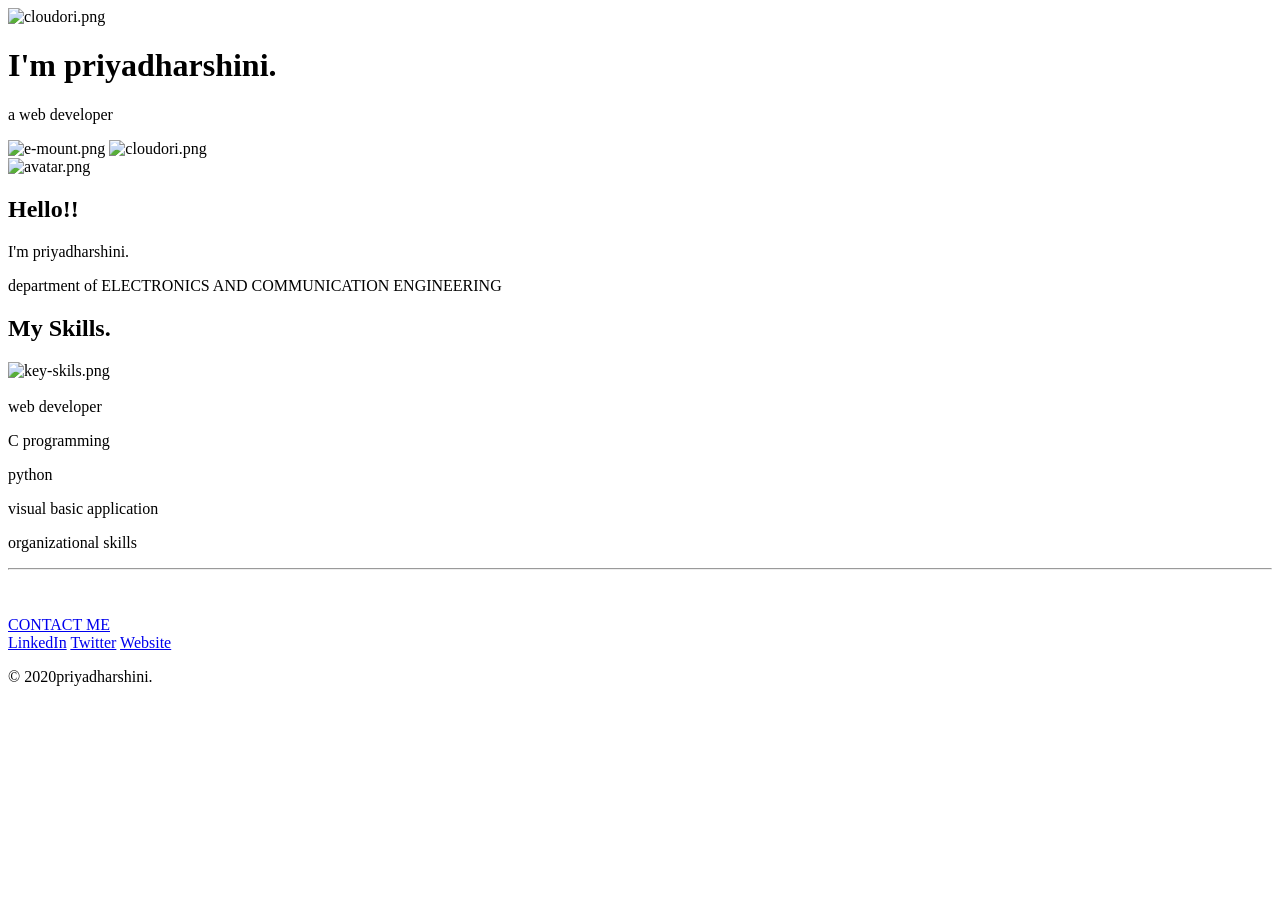
==== index.html @ 56d2604d "Add files via upload" ====
<!DOCTYPE html>
<html lang="en" dir="ltr">
  <head>
    <meta charset="utf-8">
    <title>priyadharshini</title>
    <link rel="stylesheet"type="text/css" href="css/styles.css">
    <link href="https://fonts.googleapis.com/css2?family=Merriweather:ital@1&family=Montserrat:wght@100&family=Sacramento&display=swap" rel="stylesheet">

  </head>
  <body>

    <link rel="C:\css-my site\avatar.png" href="avatar.png">
    <div class="top-container">

      <img class="topcloud"src="https://emojipedia-us.s3.dualstack.us-west-1.amazonaws.com/thumbs/160/google/56/cloud_2601.png" alt="cloudori.png">

    <h1> I'm priyadharshini.</h1>
    <p class="h">a web developer</p>
    <img class="mid" src="C:\css-my site\images\e-mount.png" alt="e-mount.png">

    <img class="bottomcloud" src="https://emojipedia-us.s3.dualstack.us-west-1.amazonaws.com/thumbs/160/google/56/cloud_2601.png" alt="cloudori.png">




    <div class="middle-container">
      <div class="profile">

        <img class="avatar"src="C:\css-my site\avatar.png" alt="avatar.png">

        <h2>Hello!!</h2>
        <p class="intro">I'm priyadharshini.</p>
        <p class="ece">department of ELECTRONICS AND COMMUNICATION ENGINEERING</p>

      </div>

      <div class="skills">
        <h2>My Skills.</h2>
        <div class="skill-row">
          <img class="kskills" src="C:\css-my site\user.png" alt="key-skils.png">
          <h3></h3>
          <div class="ski">
            <p>web developer</p>
          <p>C programming</p>
          <p>python</p>
          <p>visual basic application</p>
          <p>organizational skills</p>
          <hr>
        </div>
        </div>

        <div class="skill-row">
          <img class="skill" src="" alt="">
          <h3></h3>
          <p></p>
        </div>
      </div>

      <div class="contact-me">
        <h2></h2>
        <h3></h3>
        <p></p>
        <a class="btn" href="mailto:vpriyadharshini.v9@email.com">CONTACT ME</a>
      </div>
    </div>


    <div class="bottom-container">
      <a class="footer-link" href="https://www.linkedin.com/">LinkedIn</a>
      <a class="footer-link" href="https://twitter.com/">Twitter</a>
      <a class="footer-link" href="https://priyadharshinivenkatesan.github.io/vpriyadharshini/">Website</a>
      <p class="c">© 2020priyadharshini.</p>
    </div>









  </body>
</html>
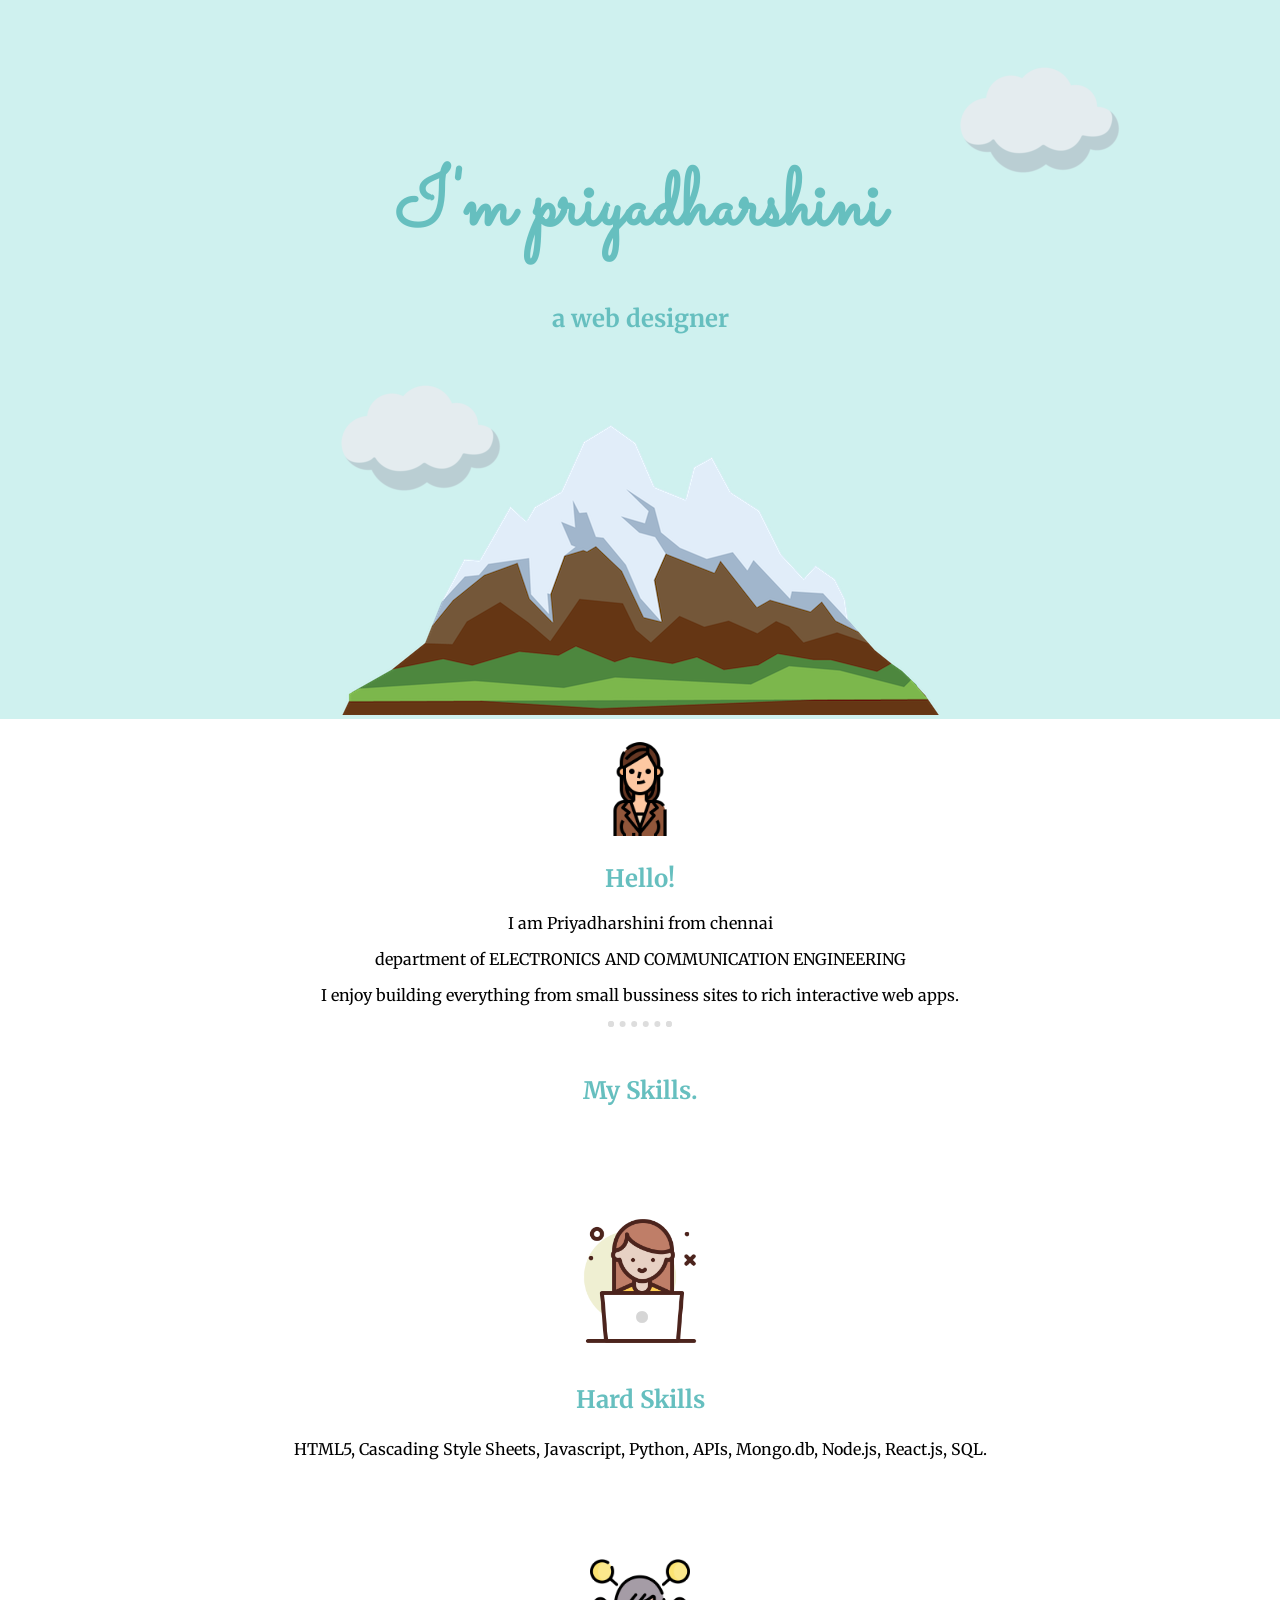
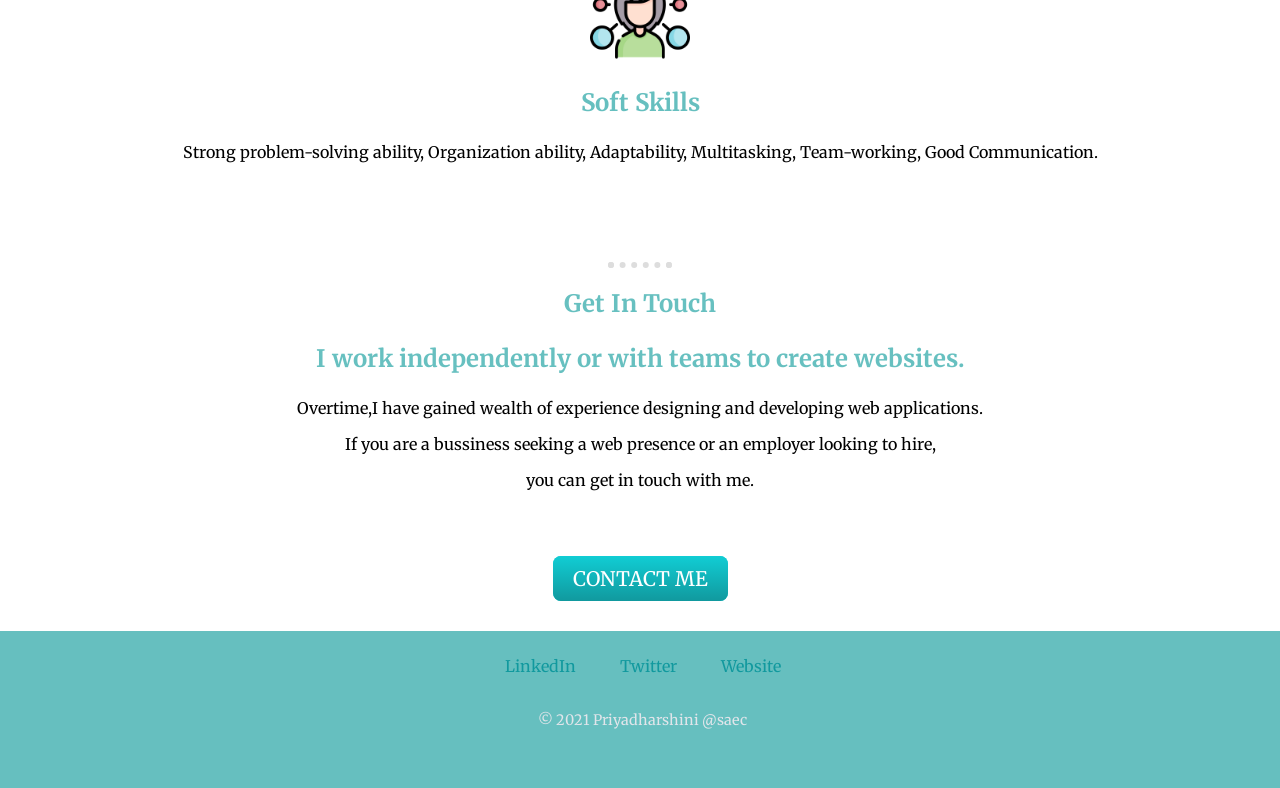
==== commit f7b87fa7: "Add files via upload" ====
--- a/index.html
+++ b/index.html
@@ -2,82 +2,71 @@
 <html lang="en" dir="ltr">
   <head>
     <meta charset="utf-8">
-    <title>priyadharshini</title>
-    <link rel="stylesheet"type="text/css" href="css/styles.css">
-    <link href="https://fonts.googleapis.com/css2?family=Merriweather:ital@1&family=Montserrat:wght@100&family=Sacramento&display=swap" rel="stylesheet">
+    <link rel="stylesheet" href="css/styles.css">
+    <link href="https://fonts.googleapis.com/css2?family=Merriweather:ital@1&amp;family=Montserrat:wght@100&amp;family=Sacramento&amp;display=swap" rel="stylesheet">
+    <link rel="icon" href="images/code-img.png">
 
+    <title>Priyadharshini </title>
   </head>
   <body>
+    <div class="top-container">
+      <img class="top-cloud" src="images/cloudori.png" alt="cloud-img">
+      <h1>I'm priyadharshini</h1>
+      <h3>a web designer</h3>
+      <img class="bottom-cloud" src="images/cloudori.png" alt="cloud-img">
 
-    <link rel="C:\css-my site\avatar.png" href="avatar.png">
-    <div class="top-container">
+      <img src="images/mountain.png" alt="mount-img">
+    </div>
+<br>
+    <div class="middle-container">
+    <div class="profile">
+      <img class="imge"src="images/avatar.png" alt="">
+      <h2>Hello!</h2>
+      <p>I am Priyadharshini from chennai</p>
+      <p>department of ELECTRONICS AND COMMUNICATION ENGINEERING</p>
+       <p>I enjoy building everything from small bussiness sites to rich interactive web apps.</p>
 
-      <img class="topcloud"src="https://emojipedia-us.s3.dualstack.us-west-1.amazonaws.com/thumbs/160/google/56/cloud_2601.png" alt="cloudori.png">
+    </div>
+    <hr>
+    <br>
 
-    <h1> I'm priyadharshini.</h1>
-    <p class="h">a web developer</p>
-    <img class="mid" src="C:\css-my site\images\e-mount.png" alt="e-mount.png">
-
-    <img class="bottomcloud" src="https://emojipedia-us.s3.dualstack.us-west-1.amazonaws.com/thumbs/160/google/56/cloud_2601.png" alt="cloudori.png">
+    <div class="skills">
+      <h2>My Skills.</h2>
+      <div class="skill-row">
+        <img class="imge code hard-skill" src="images/computer.png" alt="">
+        <h3 class="skill-txt shead">Hard Skills</h3>
+        <p class="skill-txt">HTML5, Cascading Style Sheets, Javascript, Python, APIs, Mongo.db, Node.js, React.js, SQL.</p>
+      </div>
+      <div class="skill-row">
+        <img class="imge computer" src="images/soft-skill.png" alt="">
+        <h3 class="skill-txt shead">Soft Skills</h3>
+        <p class="skill-txt">Strong problem-solving ability, Organization ability, Adaptability, Multitasking, Team-working, Good Communication.</p>
+      </div>
+    </div>
+    <hr>
+    <div class="contact-me">
+      <h2 class="touch">Get In Touch</h2>
+      <h3 class="touch1">I work independently or with teams to create websites.</h3>
+      <p>Overtime,I have gained wealth of experience designing and developing web applications.</p>
+        <p>If you are a bussiness seeking a web presence or an employer looking to hire,</p>
+        <p>you can get in touch with me.</p>
+<br>
+<br>
+<br>
+      <a class="btn" href="mailto:vpriyadharshini4@yahoo.com">CONTACT ME</a>
+    </div>
+    <br>
+    <br>
+  </div>
 
 
+  <div class="bottom-container">
+    <a class="footer-link" href="https://www.linkedin.com/in/priyadharshini-venkatesan-690b551a4/">LinkedIn</a>
+    <a class="footer-link" href="https://twitter.com/Priyadh31621802">Twitter</a>
+    <a class="footer-link" href="https://85739.cobirosite.com/">Website</a>
+    <p class="copy-r">© 2021 Priyadharshini @saec</p>
 
-
-    <div class="middle-container">
-      <div class="profile">
-
-        <img class="avatar"src="C:\css-my site\avatar.png" alt="avatar.png">
-
-        <h2>Hello!!</h2>
-        <p class="intro">I'm priyadharshini.</p>
-        <p class="ece">department of ELECTRONICS AND COMMUNICATION ENGINEERING</p>
-
-      </div>
-
-      <div class="skills">
-        <h2>My Skills.</h2>
-        <div class="skill-row">
-          <img class="kskills" src="C:\css-my site\user.png" alt="key-skils.png">
-          <h3></h3>
-          <div class="ski">
-            <p>web developer</p>
-          <p>C programming</p>
-          <p>python</p>
-          <p>visual basic application</p>
-          <p>organizational skills</p>
-          <hr>
-        </div>
-        </div>
-
-        <div class="skill-row">
-          <img class="skill" src="" alt="">
-          <h3></h3>
-          <p></p>
-        </div>
-      </div>
-
-      <div class="contact-me">
-        <h2></h2>
-        <h3></h3>
-        <p></p>
-        <a class="btn" href="mailto:vpriyadharshini.v9@email.com">CONTACT ME</a>
-      </div>
-    </div>
-
-
-    <div class="bottom-container">
-      <a class="footer-link" href="https://www.linkedin.com/">LinkedIn</a>
-      <a class="footer-link" href="https://twitter.com/">Twitter</a>
-      <a class="footer-link" href="https://priyadharshinivenkatesan.github.io/vpriyadharshini/">Website</a>
-      <p class="c">© 2020priyadharshini.</p>
-    </div>
-
-
-
-
-
-
-
+  </div>
 
 
   </body>
--- a/css/styles.css
+++ b/css/styles.css
@@ -0,0 +1,122 @@
+body{
+ text-align: center;
+  margin: 0;
+  font-family: "Merriweather",serif;
+
+}
+
+h1{
+  margin-top: 0;
+  padding-top: 5px;
+  font-family: "Sacramento",cursive;
+  font-size: 80px;
+  color: #66BFBF;
+  line-height: 1;
+}
+h3,h2{
+  font-size: 1.5rem;
+  color: #66BFBF
+}
+
+.top-container{
+  background-color:#cff1ef ;
+
+}
+.top-cloud{
+  position: relative;
+  left: 400px;
+  top:40px;
+}
+.bottom-cloud{
+  position: absolute;
+  padding-right: 20px;
+}
+.imge{
+  height: 100px;
+}
+.code{
+}
+.hard-skill{
+  height: 150px;
+}
+.skill-row{
+  /* width:50%; */
+  margin: 100px auto 100px auto;
+
+}
+.skill-txt{
+  /* text-align: left; */
+
+}
+a{
+  color:#11999E;
+  margin: 10px 20px;
+  text-decoration: none;
+
+}
+a:hover{
+  color: white;
+}
+.middle-container{
+background-color: white;
+
+}
+.touch{
+  color: #67c0c0;
+}
+.touch1{
+  color:#67c0c0 ;
+}
+.bottom-container{
+  background-color: #66BFBF;
+  padding: 25px ;
+  padding-right: 20px;
+  margin-left: auto;
+
+}
+hr{
+  border: dotted #dddddd 6px;
+    border-bottom: none;
+    width: 4%;
+}
+.shead{
+text-align: center;
+}
+  .btn {
+  	background: #11cdd4;
+    background-image:  -webkit-linear-gradient(top,#11cdd4,#11999e);
+    background-image: -moz-linear-gradient(top,#11cdd4,#11999e);
+    background-image: -ms-linear-gradient(top,#11cdd4,#11999e);
+    background-image: -o-linear-gradient(top,#11cdd4,#11999e);
+    background-image: linear-gradient(top bottom,#11cdd4,#11999e);
+-webkit-border-radius:8;
+-o-border-radius:8;
+border-radius: 8px;
+font-family: "Merriweather",serif;
+
+
+
+color: #ffffff;
+font-size: 20px;
+padding: 10px 20px 10px 20px;
+text-decoration: none;
+
+  }
+.btn:hover{
+background: #30e3cb;
+background-image:  -webkit-linear-gradient(top,#30e3cb,#2bc4ad);
+background-image: -moz-linear-gradient(top,#30e3cb,#2bc4ad);
+background-image: -ms-linear-gradient(top,#30e3cb,#2bc4ad);
+background-image: -o-linear-gradient(top,#30e3cb,#2bc4ad);
+background-image: linear-gradient(top bottom,#30e3cb,#2bc4ad);
+text-decoration: none;
+
+}
+.copy-r{
+  color:#e1e5ea;
+  font-size: 0.90rem;
+  padding: 20px 0;
+}
+/* #E4F9F5 */
+/* in touch */
+/* font-family: "Montserrat",sans-serif; */
